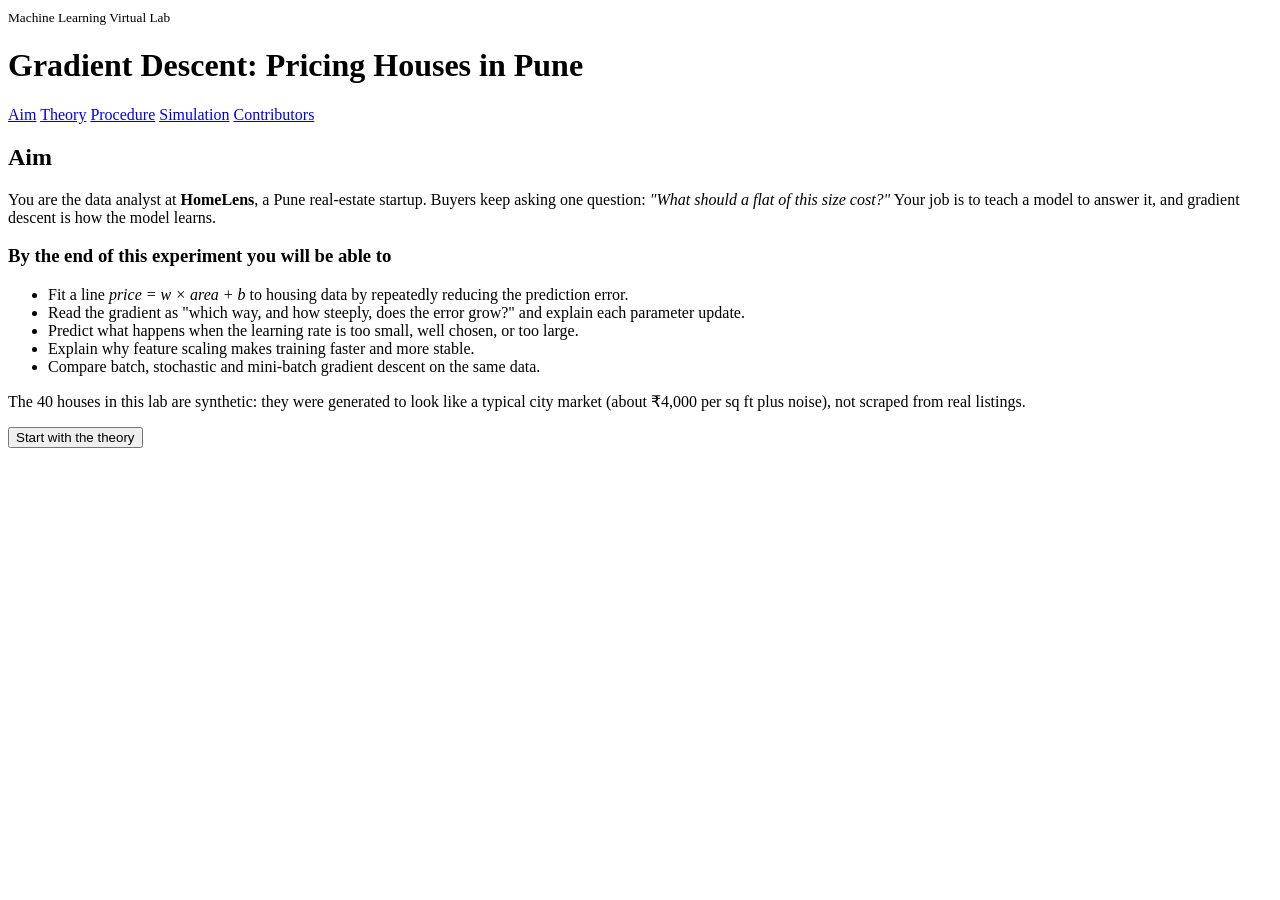
==== index.html @ 4d3bac37 "v1" ====
<!DOCTYPE html><html lang="en"><head><meta charset="utf-8"><meta name="viewport" content="width=device-width,initial-scale=1"><title>Aim · Gradient Descent Lab</title><link rel="stylesheet" href="assets/css/style.css"></head><body>
<header><small>Machine Learning Virtual Lab</small><h1>Gradient Descent: Pricing Houses in Pune</h1></header>
<div class="wrap"><nav>
<a href="index.html" class="on">Aim</a>
<a href="theory.html">Theory</a>
<a href="procedure.html">Procedure</a>
<a href="simulation.html">Simulation</a>
<a href="contributors.html">Contributors</a>
</nav><main>
<h2>Aim</h2>
<p>You are the data analyst at <b>HomeLens</b>, a Pune real-estate startup. Buyers keep asking one question: <i>"What should a flat of this size cost?"</i> Your job is to teach a model to answer it, and gradient descent is how the model learns.</p>
<h3>By the end of this experiment you will be able to</h3>
<ul>
<li>Fit a line <i>price = w × area + b</i> to housing data by repeatedly reducing the prediction error.</li>
<li>Read the gradient as "which way, and how steeply, does the error grow?" and explain each parameter update.</li>
<li>Predict what happens when the learning rate is too small, well chosen, or too large.</li>
<li>Explain why feature scaling makes training faster and more stable.</li>
<li>Compare batch, stochastic and mini-batch gradient descent on the same data.</li>
</ul>
<p class="note">The 40 houses in this lab are synthetic: they were generated to look like a typical city market (about ₹4,000 per sq ft plus noise), not scraped from real listings.</p>
<p><a href="theory.html"><button>Start with the theory</button></a></p>
</main></div></body></html>
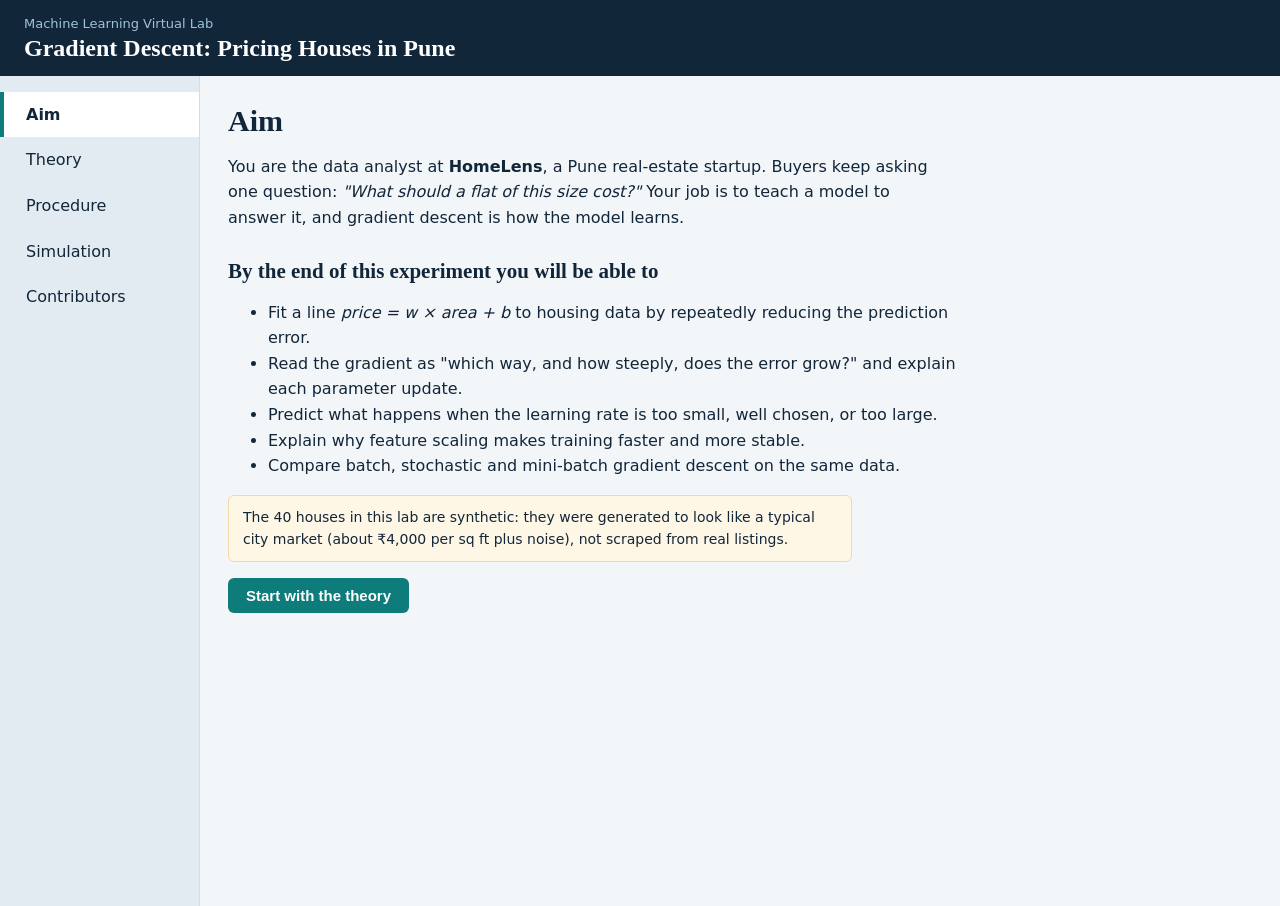
==== commit 366537ee: "v3" ====
--- a/index.html
+++ b/index.html
@@ -1,4 +1,4 @@
-<!DOCTYPE html><html lang="en"><head><meta charset="utf-8"><meta name="viewport" content="width=device-width,initial-scale=1"><title>Aim · Gradient Descent Lab</title><link rel="stylesheet" href="assets/css/style.css"></head><body>
+<!DOCTYPE html><html lang="en"><head><meta charset="utf-8"><meta name="viewport" content="width=device-width,initial-scale=1"><title>Aim · Gradient Descent Lab</title><link rel="stylesheet" href="assets/css/style.css?v=3"></head><body>
 <header><small>Machine Learning Virtual Lab</small><h1>Gradient Descent: Pricing Houses in Pune</h1></header>
 <div class="wrap"><nav>
 <a href="index.html" class="on">Aim</a>
--- a/assets/css/style.css
+++ b/assets/css/style.css
@@ -0,0 +1,37 @@
+@import url('https://fonts.googleapis.com/css2?family=Newsreader:wght@500;700&family=Public+Sans:wght@400;500;600&display=swap');
+:root{--ink:#12263a;--paper:#f2f6f9;--card:#fff;--line:#d3dde6;--teal:#0e7c7b;--red:#d1495b;--gold:#edae49;--mute:#5b6f82}
+*{box-sizing:border-box}
+body{margin:0;font:16px/1.6 'Public Sans',system-ui,sans-serif;color:var(--ink);background:var(--paper)}
+header{background:var(--ink);color:#fff;padding:14px 24px;display:flex;flex-direction:column}
+header small{color:#9fc3d6;font-size:13px}
+header h1{margin:0;font:700 24px 'Newsreader',Georgia,serif}
+.wrap{display:grid;grid-template-columns:200px 1fr;min-height:calc(100vh - 70px)}
+nav{background:#e3ebf2;padding:16px 0;border-right:1px solid var(--line)}
+nav a{display:block;padding:10px 22px;color:var(--ink);text-decoration:none;font-weight:500;border-left:4px solid transparent}
+nav a:hover{background:#d4e0ea}
+nav a.on{border-left-color:var(--teal);background:#fff;font-weight:600}
+main{padding:28px;max-width:1100px}
+main h2{font:700 30px 'Newsreader',Georgia,serif;margin:0 0 12px}
+main h3{font:700 21px 'Newsreader',Georgia,serif;margin:28px 0 6px}
+p,li{max-width:70ch}
+.formula{background:#fff;border:1px solid var(--line);border-left:4px solid var(--teal);padding:10px 16px;margin:12px 0;font:italic 18px 'Newsreader',Georgia,serif;max-width:70ch}
+.note{background:#fff7e6;border:1px solid #f1d9a6;padding:10px 14px;border-radius:6px;font-size:14px;max-width:70ch}
+.panel{background:var(--card);border:1px solid var(--line);border-radius:8px;padding:14px}
+.panel h4{margin:0 0 8px;font-size:15px}
+.ctl{display:grid;grid-template-columns:repeat(auto-fit,minmax(190px,1fr));gap:14px;align-items:end;margin:14px 0}
+.ctl label{display:block;font-size:13px;font-weight:600;color:var(--mute);margin-bottom:3px}
+.ctl select,.ctl input[type=number]{width:100%;padding:7px;border:1px solid var(--line);border-radius:5px;font:inherit}
+.ctl input[type=range]{width:100%}
+button{font:600 15px 'Public Sans',sans-serif;padding:9px 18px;border:0;border-radius:6px;background:var(--teal);color:#fff;cursor:pointer;margin-right:6px}
+button.alt{background:#fff;color:var(--ink);border:1px solid var(--ink)}
+button:focus-visible,input:focus-visible,select:focus-visible{outline:3px solid var(--gold);outline-offset:2px}
+.grid{display:grid;grid-template-columns:1fr 1fr;gap:14px}
+canvas{width:100%;height:300px;display:block}
+.stat{display:grid;grid-template-columns:1fr 1fr;gap:8px}
+.stat div{background:var(--paper);border-radius:6px;padding:8px 10px;font-size:13px;color:var(--mute)}
+.stat b{display:block;font-size:18px;color:var(--ink)}
+#status{padding:10px 14px;border-radius:6px;background:#e3ebf2;font-weight:600;margin:12px 0}
+#status.good{background:#d8f0e4;color:#14633f}#status.bad{background:#fbdde1;color:#8e1f30}#status.warn{background:#fff0cf;color:#7a5200}
+#gline{font:13px ui-monospace,Consolas,monospace;color:var(--mute);min-height:20px}
+table{border-collapse:collapse;background:#fff}td,th{border:1px solid var(--line);padding:8px 14px;text-align:left}
+@media(max-width:820px){.wrap{grid-template-columns:1fr}nav{display:flex;overflow-x:auto;padding:0;border-right:0}nav a{white-space:nowrap;border-left:0;border-bottom:4px solid transparent}nav a.on{border-bottom-color:var(--teal)}main{padding:18px}.grid{grid-template-columns:1fr}}
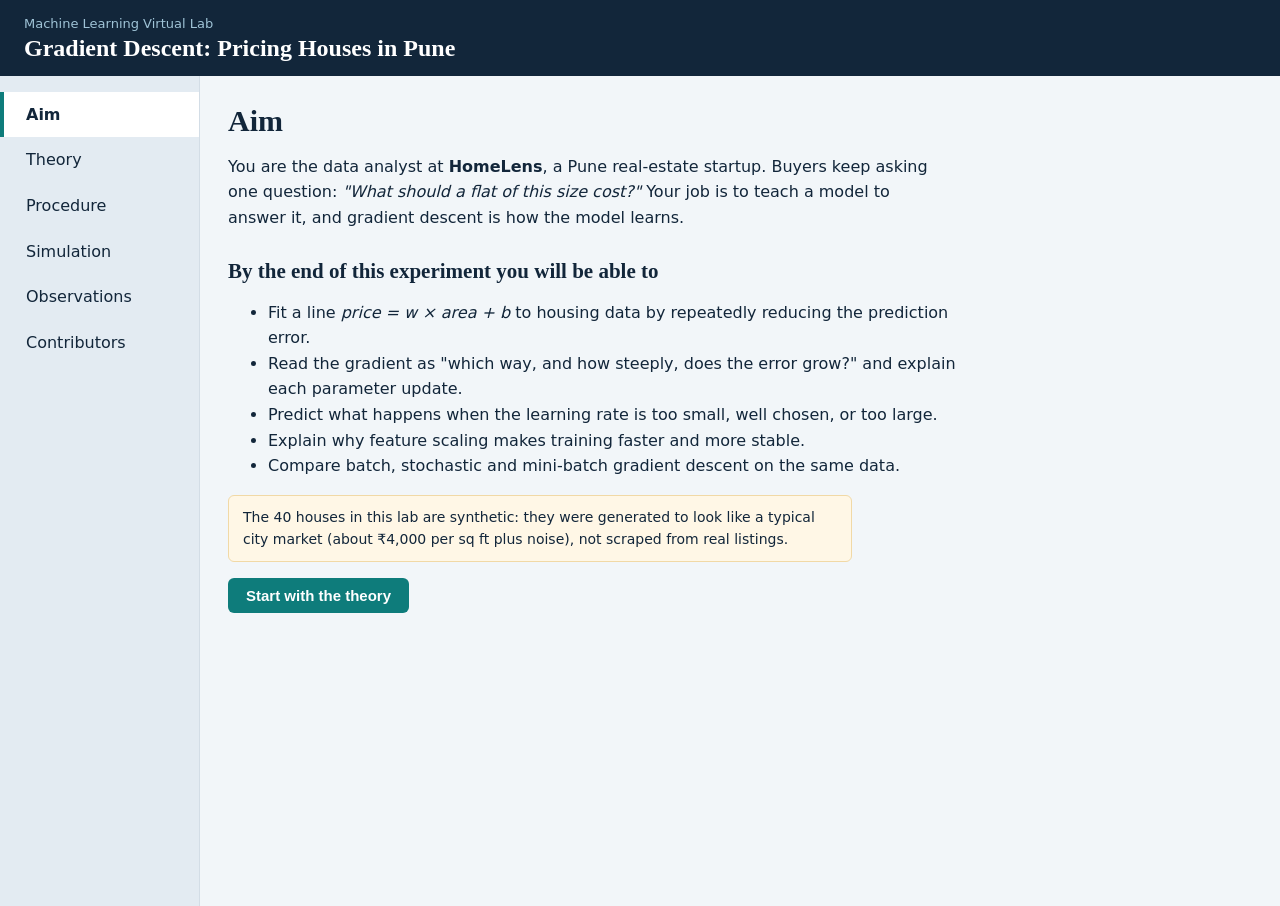
==== commit aa43a00e: "v5" ====
--- a/index.html
+++ b/index.html
@@ -1,10 +1,11 @@
-<!DOCTYPE html><html lang="en"><head><meta charset="utf-8"><meta name="viewport" content="width=device-width,initial-scale=1"><title>Aim · Gradient Descent Lab</title><link rel="stylesheet" href="assets/css/style.css?v=3"></head><body>
+<!DOCTYPE html><html lang="en"><head><meta charset="utf-8"><meta name="viewport" content="width=device-width,initial-scale=1"><title>Aim · Gradient Descent Lab</title><link rel="stylesheet" href="assets/css/style.css?v=4"></head><body>
 <header><small>Machine Learning Virtual Lab</small><h1>Gradient Descent: Pricing Houses in Pune</h1></header>
 <div class="wrap"><nav>
 <a href="index.html" class="on">Aim</a>
 <a href="theory.html">Theory</a>
 <a href="procedure.html">Procedure</a>
 <a href="simulation.html">Simulation</a>
+<a href="observations.html">Observations</a>
 <a href="contributors.html">Contributors</a>
 </nav><main>
 <h2>Aim</h2>
